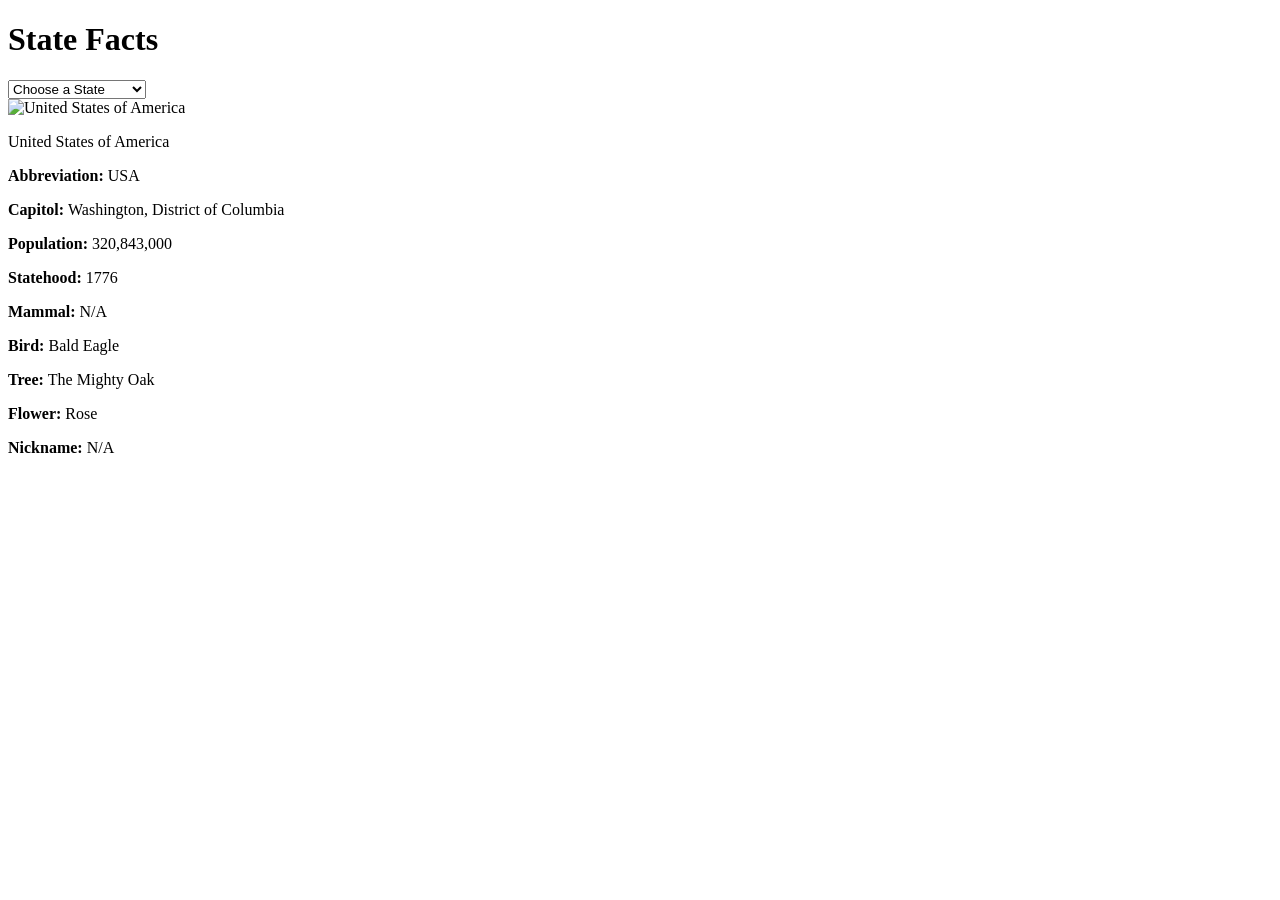
==== index.html @ 2b34c077 "begfrhbghg" ====
<!doctype html>
<html lang="en-us">

<head>
	<meta charset="utf-8">
	<meta http-equiv="x-ua-compatible" content="ie=edge">
	<meta name="viewport" content="width=device-width, initial-scale=1">
	<title>State Facts</title>
	<link href="https://fonts.googleapis.com/css?family=Martel+Sans:400,900" rel="stylesheet">
	<link rel="stylesheet" href="css/normalize.css">
	<link rel="stylesheet" href="css/main.css">
</head>

<body>
	<div class="outer-wrapper">
		<header class="clearfix">
			<h1>State Facts</h1>
			<select id="state-list">
				<option value="usa">Choose a State</option>
				<option value="al">Alabama</option>
				<option value="ak">Alaska</option>
				<option value="az">Arizona</option>
				<option value="ar">Arkansas</option>
				<option value="ca">California</option>
				<option value="co">Colorado</option>
				<option value="ct">Connecticut</option>
				<option value="de">Delaware</option>
				<option value="dc">District of Columbia</option>
				<option value="fl">Florida</option>
				<option value="ga">Georgia</option>
				<option value="hi">Hawaii</option>
				<option value="id">Idaho</option>
				<option value="il">Illinois</option>
				<option value="in">Indiana</option>
				<option value="ia">Iowa</option>
				<option value="ks">Kansas</option>
				<option value="ky">Kentucky</option>
				<option value="la">Louisiana</option>
				<option value="me">Maine</option>
				<option value="md">Maryland</option>
				<option value="ma">Massachusetts</option>
				<option value="mi">Michigan</option>
				<option value="mn">Minnesota</option>
				<option value="ms">Mississippi</option>
				<option value="mo">Missouri</option>
				<option value="mt">Montana</option>
				<option value="ne">Nebraska</option>
				<option value="nv">Nevada</option>
				<option value="nj">New Jersey</option>
				<option value="nh">New Hampshire</option>
				<option value="nm">New Mexico</option>
				<option value="ny">New York</option>
				<option value="nc">North Carolina</option>
				<option value="nd">North Dakota</option>
				<option value="oh">Ohio</option>
				<option value="ok">Oklahoma</option>
				<option value="or">Oregon</option>
				<option value="pa">Pennsylvania</option>
				<option value="ri">Rhode Island</option>
				<option value="sc">South Carolina</option>
				<option value="sd">South Dakota</option>
				<option value="tn">Tennessee</option>
				<option value="tx">Texas</option>
				<option value="ut">Utah</option>
				<option value="vt">Vermont</option>
				<option value="va">Virginia</option>
				<option value="wa">Washington</option>
				<option value="dc">Washington, D.C.</option>
				<option value="wv">West Virginia</option>
				<option value="wi">Wisconsin</option>
				<option value="wy">Wyoming</option>
			</select>
		</header>
		<div class="main clearfix">
			<div class="img-holder">
				<div>
					<img id="info-pic" src="img/usa.jpg" alt="United States of America" width="260" height="260">
					<p id="info-name">United States of America</p>
				</div>
				
			</div>
			<div class="info-holder">
				<p><strong>Abbreviation: </strong><span id="info-abbreviation">USA</span></p>
				<p><strong>Capitol: </strong><span id="info-capitol">Washington, District of Columbia</span></p>
				<p><strong>Population: </strong><span id="info-population">320,843,000</span></p>
				<p><strong>Statehood: </strong><span id="info-statehood">1776</span></p>
				<p><strong>Mammal: </strong><span id="info-mammal">N/A</span></p>
				<p><strong>Bird: </strong><span id="info-bird">Bald Eagle</span></p>
				<p><strong>Tree: </strong><span id="info-tree">The Mighty Oak</span></p>
				<p><strong>Flower: </strong><span id="info-flower">Rose</span></p>
				<p><strong>Nickname: </strong><span id="info-nickname">N/A</span></p>
			</div>
		</div>
	</div>
	<script src="js/state-data.js"></script>
	<script src="js/script.js"></script>
</body>

</html>
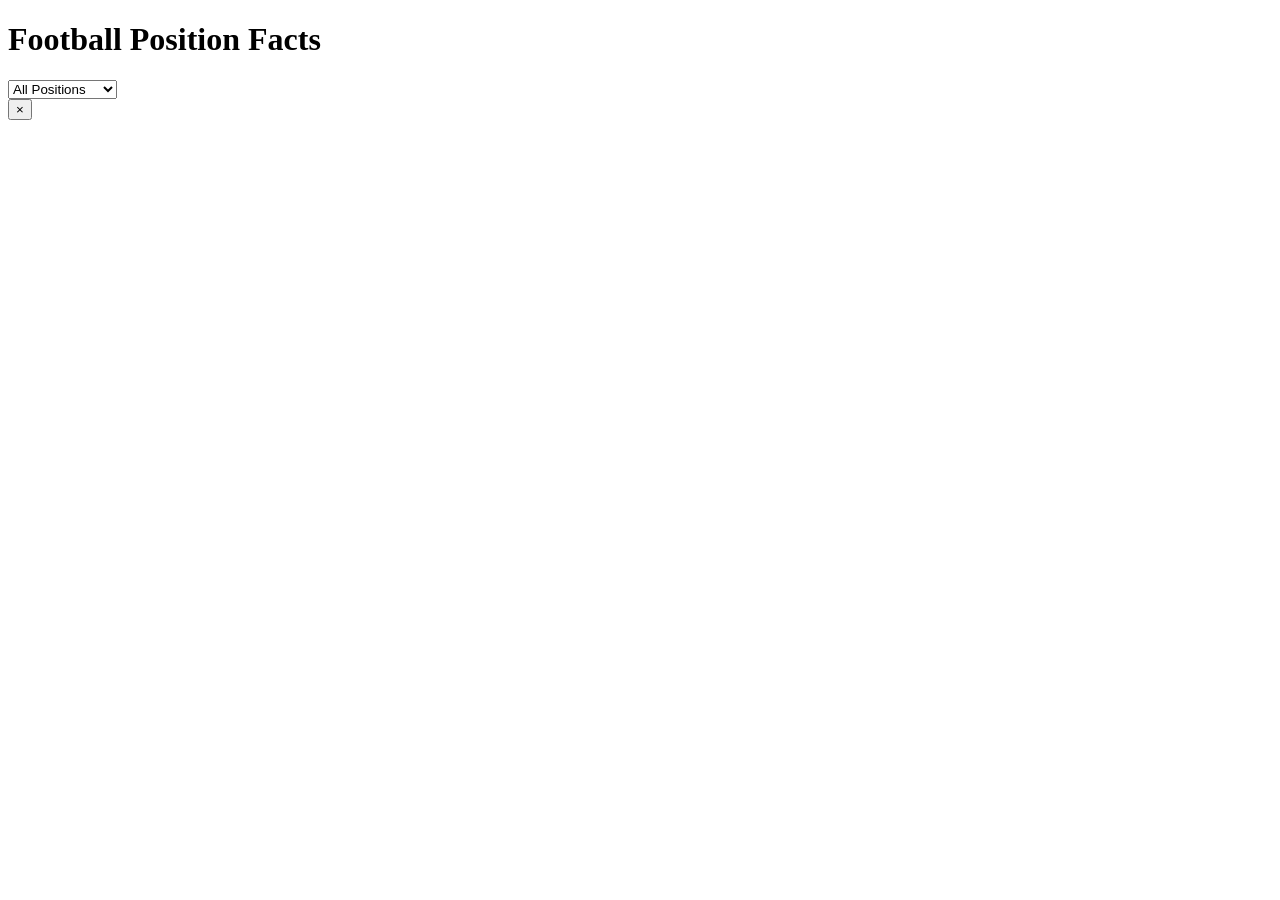
==== commit 3c5abaf5: "some java and all pictures added" ====
--- a/index.html
+++ b/index.html
@@ -14,81 +14,28 @@
 <body>
 	<div class="outer-wrapper">
 		<header class="clearfix">
-			<h1>State Facts</h1>
-			<select id="state-list">
-				<option value="usa">Choose a State</option>
-				<option value="al">Alabama</option>
-				<option value="ak">Alaska</option>
-				<option value="az">Arizona</option>
-				<option value="ar">Arkansas</option>
-				<option value="ca">California</option>
-				<option value="co">Colorado</option>
-				<option value="ct">Connecticut</option>
-				<option value="de">Delaware</option>
-				<option value="dc">District of Columbia</option>
-				<option value="fl">Florida</option>
-				<option value="ga">Georgia</option>
-				<option value="hi">Hawaii</option>
-				<option value="id">Idaho</option>
-				<option value="il">Illinois</option>
-				<option value="in">Indiana</option>
-				<option value="ia">Iowa</option>
-				<option value="ks">Kansas</option>
-				<option value="ky">Kentucky</option>
-				<option value="la">Louisiana</option>
-				<option value="me">Maine</option>
-				<option value="md">Maryland</option>
-				<option value="ma">Massachusetts</option>
-				<option value="mi">Michigan</option>
-				<option value="mn">Minnesota</option>
-				<option value="ms">Mississippi</option>
-				<option value="mo">Missouri</option>
-				<option value="mt">Montana</option>
-				<option value="ne">Nebraska</option>
-				<option value="nv">Nevada</option>
-				<option value="nj">New Jersey</option>
-				<option value="nh">New Hampshire</option>
-				<option value="nm">New Mexico</option>
-				<option value="ny">New York</option>
-				<option value="nc">North Carolina</option>
-				<option value="nd">North Dakota</option>
-				<option value="oh">Ohio</option>
-				<option value="ok">Oklahoma</option>
-				<option value="or">Oregon</option>
-				<option value="pa">Pennsylvania</option>
-				<option value="ri">Rhode Island</option>
-				<option value="sc">South Carolina</option>
-				<option value="sd">South Dakota</option>
-				<option value="tn">Tennessee</option>
-				<option value="tx">Texas</option>
-				<option value="ut">Utah</option>
-				<option value="vt">Vermont</option>
-				<option value="va">Virginia</option>
-				<option value="wa">Washington</option>
-				<option value="dc">Washington, D.C.</option>
-				<option value="wv">West Virginia</option>
-				<option value="wi">Wisconsin</option>
-				<option value="wy">Wyoming</option>
-			</select>
+			<h1>Football Position Facts</h1>
+			<div class="controls">
+				<select id="position-filter">
+					<option value="">All Positions</option>
+					<option value="Offense">Offense</option>
+					<option value="Defense">Defense</option>
+					<option value="Special Teams">Special Teams</option>
+				</select>
+			</div>
 		</header>
-		<div class="main clearfix">
-			<div class="img-holder">
-				<div>
-					<img id="info-pic" src="img/usa.jpg" alt="United States of America" width="260" height="260">
-					<p id="info-name">United States of America</p>
-				</div>
-				
-			</div>
-			<div class="info-holder">
-				<p><strong>Abbreviation: </strong><span id="info-abbreviation">USA</span></p>
-				<p><strong>Capitol: </strong><span id="info-capitol">Washington, District of Columbia</span></p>
-				<p><strong>Population: </strong><span id="info-population">320,843,000</span></p>
-				<p><strong>Statehood: </strong><span id="info-statehood">1776</span></p>
-				<p><strong>Mammal: </strong><span id="info-mammal">N/A</span></p>
-				<p><strong>Bird: </strong><span id="info-bird">Bald Eagle</span></p>
-				<p><strong>Tree: </strong><span id="info-tree">The Mighty Oak</span></p>
-				<p><strong>Flower: </strong><span id="info-flower">Rose</span></p>
-				<p><strong>Nickname: </strong><span id="info-nickname">N/A</span></p>
+		<div class="cards-container" id="cards-container">
+			<!-- Cards will be generated here -->
+		</div>
+	</div>
+
+	<!-- GOAT Modal -->
+	<div id="goat-modal" class="modal">
+		<div class="modal-overlay"></div>
+		<div class="modal-container">
+			<button class="modal-close" onclick="closeGoatModal()">&times;</button>
+			<div class="modal-body">
+				<!-- Content generated by JavaScript -->
 			</div>
 		</div>
 	</div>
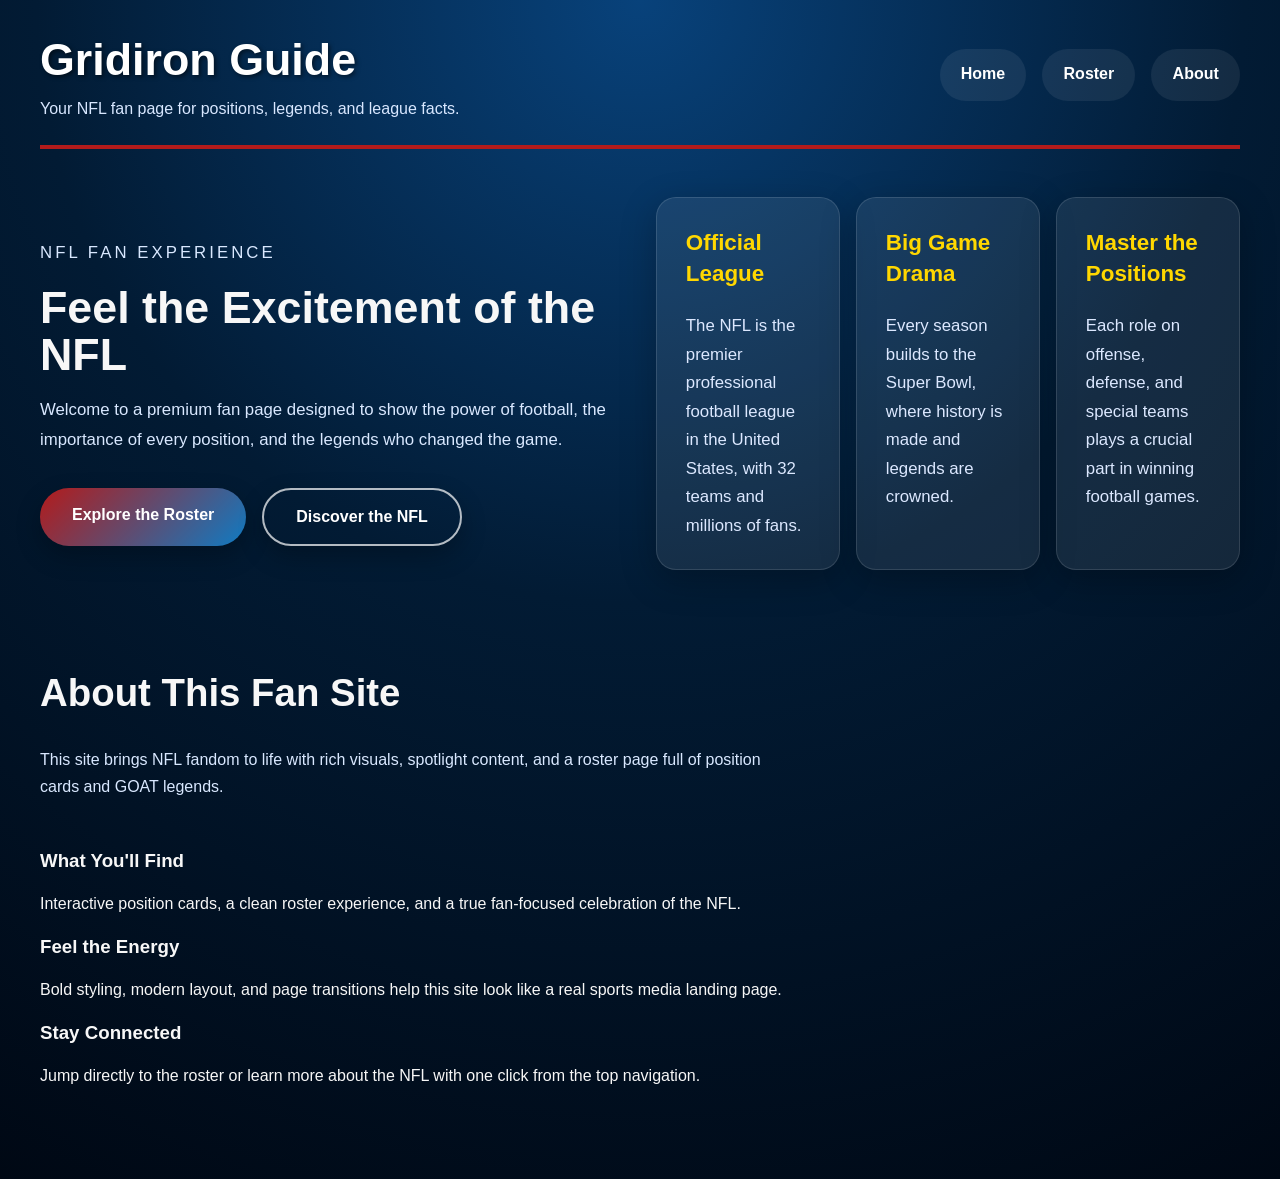
==== commit e5a10071: "newest" ====
--- a/index.html
+++ b/index.html
@@ -5,7 +5,7 @@
 	<meta charset="utf-8">
 	<meta http-equiv="x-ua-compatible" content="ie=edge">
 	<meta name="viewport" content="width=device-width, initial-scale=1">
-	<title>State Facts</title>
+	<title>Gridiron Guide - Home</title>
 	<link href="https://fonts.googleapis.com/css?family=Martel+Sans:400,900" rel="stylesheet">
 	<link rel="stylesheet" href="css/normalize.css">
 	<link rel="stylesheet" href="css/main.css">
@@ -13,34 +13,66 @@
 
 <body>
 	<div class="outer-wrapper">
-		<header class="clearfix">
-			<h1>Football Position Facts</h1>
-			<div class="controls">
-				<select id="position-filter">
-					<option value="">All Positions</option>
-					<option value="Offense">Offense</option>
-					<option value="Defense">Defense</option>
-					<option value="Special Teams">Special Teams</option>
-				</select>
+		<header class="site-header">
+			<div class="brand">
+				<h1>Gridiron Guide</h1>
+				<p>Your NFL fan page for positions, legends, and league facts.</p>
 			</div>
+			<nav class="main-nav">
+				<a href="index.html">Home</a>
+				<a href="roster.html">Roster</a>
+				<a href="about.html">About</a>
+			</nav>
 		</header>
-		<div class="cards-container" id="cards-container">
-			<!-- Cards will be generated here -->
-		</div>
+
+		<main>
+			<section class="page-section home-section">
+				<div class="hero-text">
+					<p class="eyebrow">NFL Fan Experience</p>
+					<h2>Feel the Excitement of the NFL</h2>
+					<p>Welcome to a premium fan page designed to show the power of football, the importance of every position, and the legends who changed the game.</p>
+					<div class="hero-actions">
+						<a href="roster.html" class="hero-button">Explore the Roster</a>
+						<a href="about.html" class="hero-button ghost">Discover the NFL</a>
+					</div>
+				</div>
+				<div class="hero-highlights">
+					<div class="feature-card">
+						<h3>Official League</h3>
+						<p>The NFL is the premier professional football league in the United States, with 32 teams and millions of fans.</p>
+					</div>
+					<div class="feature-card">
+						<h3>Big Game Drama</h3>
+						<p>Every season builds to the Super Bowl, where history is made and legends are crowned.</p>
+					</div>
+					<div class="feature-card">
+						<h3>Master the Positions</h3>
+						<p>Each role on offense, defense, and special teams plays a crucial part in winning football games.</p>
+					</div>
+				</div>
+			</section>
+			<section class="page-section about-preview">
+				<div class="section-header">
+					<h2>About This Fan Site</h2>
+					<p>This site brings NFL fandom to life with rich visuals, spotlight content, and a roster page full of position cards and GOAT legends.</p>
+				</div>
+				<div class="about-grid">
+					<div class="about-card">
+						<h3>What You'll Find</h3>
+						<p>Interactive position cards, a clean roster experience, and a true fan-focused celebration of the NFL.</p>
+					</div>
+					<div class="about-card">
+						<h3>Feel the Energy</h3>
+						<p>Bold styling, modern layout, and page transitions help this site look like a real sports media landing page.</p>
+					</div>
+					<div class="about-card">
+						<h3>Stay Connected</h3>
+						<p>Jump directly to the roster or learn more about the NFL with one click from the top navigation.</p>
+					</div>
+				</div>
+			</section>
+		</main>
 	</div>
-
-	<!-- GOAT Modal -->
-	<div id="goat-modal" class="modal">
-		<div class="modal-overlay"></div>
-		<div class="modal-container">
-			<button class="modal-close" onclick="closeGoatModal()">&times;</button>
-			<div class="modal-body">
-				<!-- Content generated by JavaScript -->
-			</div>
-		</div>
-	</div>
-	<script src="js/state-data.js"></script>
-	<script src="js/script.js"></script>
 </body>
 
 </html>
--- a/css/main.css
+++ b/css/main.css
@@ -0,0 +1,623 @@
+html {
+	color: #222;
+	font-size: 1em;
+	line-height: 1.4;
+}
+
+::-moz-selection {
+	background: #b3d4fc;
+	text-shadow: none;
+}
+
+::selection {
+	background: #b3d4fc;
+	text-shadow: none;
+}
+
+hr {
+	display: block;
+	height: 1px;
+	border: 0;
+	border-top: 1px solid #ccc;
+	margin: 1em 0;
+	padding: 0;
+}
+
+audio,
+canvas,
+iframe,
+img,
+svg,
+video {
+	vertical-align: middle;
+}
+
+fieldset {
+	border: 0;
+	margin: 0;
+	padding: 0;
+}
+
+textarea {
+	resize: vertical;
+}
+
+/* ==========================================================================
+	 Author's custom styles
+	 ========================================================================== */
+
+body {
+	background: radial-gradient(circle at top, #08427b 0%, #021b34 45%, #000814 100%);
+	color: #f7f7f7;
+	font-family: "Martel Sans", Helvetica, Arial, sans-serif;
+	scroll-behavior: smooth;
+}
+
+.outer-wrapper {
+	margin: auto;
+	max-width: 1200px;
+	padding: 20px;
+}
+
+.site-header {
+	display: flex;
+	justify-content: space-between;
+	align-items: center;
+	flex-wrap: wrap;
+	gap: 1rem;
+	padding-bottom: 1.5rem;
+	border-bottom: 4px solid #b31b1b;
+}
+
+.brand h1 {
+	color: #ffffff;
+	font-size: 2.8em;
+	font-weight: 900;
+	margin: 0;
+	text-shadow: 2px 2px 4px rgba(0, 0, 0, 0.5);
+}
+
+.brand p {
+	margin: 0.4em 0 0 0;
+	color: #d8e7ff;
+	max-width: 620px;
+	line-height: 1.5;
+}
+
+.main-nav {
+	display: flex;
+	gap: 1rem;
+	flex-wrap: wrap;
+}
+
+.main-nav a {
+	color: #ffffff;
+	text-decoration: none;
+	font-weight: 700;
+	padding: 0.8em 1.2em;
+	border: 2px solid transparent;
+	border-radius: 999px;
+	background: rgba(255, 255, 255, 0.07);
+	transition: all 0.25s ease;
+}
+
+.main-nav a:hover,
+.main-nav a:focus {
+	background: rgba(179, 27, 27, 0.8);
+	border-color: #b31b1b;
+}
+
+.page-section {
+	padding: 3rem 0;
+}
+
+.home-section {
+	display: grid;
+	grid-template-columns: repeat(2, minmax(0, 1fr));
+	gap: 2rem;
+	align-items: center;
+}
+
+.hero-text {
+	max-width: 620px;
+}
+
+.eyebrow {
+	color: #0f7bc3;
+	font-size: 0.95em;
+	letter-spacing: 0.18em;
+	text-transform: uppercase;
+	margin-bottom: 1rem;
+}
+
+.home-section h2 {
+	font-size: clamp(2.5rem, 3.5vw, 4rem);
+	margin: 0 0 1rem 0;
+	line-height: 1.05;
+}
+
+.home-section p {
+	font-size: 1.05rem;
+	color: #d9e8ff;
+	line-height: 1.8;
+}
+
+.hero-actions {
+	display: flex;
+	flex-wrap: wrap;
+	gap: 1rem;
+	margin-top: 2rem;
+}
+
+.hero-button {
+	display: inline-block;
+	padding: 1rem 2rem;
+	border-radius: 999px;
+	font-weight: 700;
+	text-decoration: none;
+	background: linear-gradient(135deg, #b31b1b, #0f7bc3);
+	color: #ffffff;
+	box-shadow: 0 10px 25px rgba(0, 0, 0, 0.25);
+	transition: transform 0.25s ease, box-shadow 0.25s ease;
+}
+
+.hero-button:hover,
+.hero-button:focus {
+	transform: translateY(-2px);
+	box-shadow: 0 12px 28px rgba(0, 0, 0, 0.35);
+}
+
+.hero-button.ghost {
+	background: transparent;
+	border: 2px solid rgba(255, 255, 255, 0.7);
+}
+
+.hero-highlights {
+	display: grid;
+	grid-template-columns: repeat(3, minmax(0, 1fr));
+	gap: 1rem;
+}
+
+.feature-card {
+	background: rgba(255, 255, 255, 0.08);
+	border: 1px solid rgba(255, 255, 255, 0.12);
+	border-radius: 20px;
+	padding: 1.8rem;
+	box-shadow: 0 10px 35px rgba(0, 0, 0, 0.25);
+}
+
+.feature-card h3 {
+	margin-top: 0;
+	font-size: 1.4rem;
+	color: #ffd700;
+}
+
+.feature-card p {
+	margin: 0.8rem 0 0;
+	color: #dce8ff;
+	line-height: 1.7;
+}
+
+.section-header {
+	display: flex;
+	flex-direction: column;
+	gap: 0.6rem;
+	margin-bottom: 2rem;
+}
+
+.section-header h2 {
+	font-size: 2.4rem;
+	margin: 0;
+}
+
+.section-header p {
+	max-width: 760px;
+	color: #d9e8ff;
+	line-height: 1.7;
+}
+
+.roster-section {
+	background: rgba(0, 0, 0, 0.15);
+	border-radius: 24px;
+	padding: 2.5rem;
+}
+
+.controls {
+	text-align: right;
+}
+
+header select,
+.controls select {
+	background: linear-gradient(
+		135deg,
+		rgba(179, 27, 27, 0.3),
+		rgba(15, 123, 195, 0.3)
+	);
+	border: 2px solid #b31b1b;
+	border-radius: 8px;
+	color: #ffffff;
+	font-size: 0.95em;
+	padding: 0.75em 1em;
+	min-width: 170px;
+	font-weight: 600;
+	cursor: pointer;
+	transition: all 0.3s ease;
+}
+
+header select:hover,
+.controls select:hover {
+	background: linear-gradient(
+		135deg,
+		rgba(179, 27, 27, 0.5),
+		rgba(15, 123, 195, 0.5)
+	);
+	border-color: #0f7bc3;
+}
+
+header select option,
+.controls select option {
+	background: #003a70;
+	color: #ffffff;
+}
+
+.about-section {
+	padding-top: 0;
+	background: rgba(255, 255, 255, 0.06);
+	border-radius: 24px;
+	padding: 3rem;
+}
+
+.about-article {
+	display: grid;
+	gap: 2rem;
+	max-width: 860px;
+}
+
+.about-article h3 {
+	margin: 0;
+	font-size: 1.9rem;
+	color: #ffd700;
+}
+
+.about-article p {
+	margin: 0;
+	color: #e8f4ff;
+	line-height: 1.9;
+	font-size: 1rem;
+}
+
+.about-quote {
+	padding: 1.6rem 1.8rem;
+	background: rgba(0, 0, 0, 0.22);
+	border-left: 4px solid #ffd700;
+	border-radius: 16px;
+	color: #f4f9ff;
+	font-style: italic;
+}
+
+.about-quote p {
+	margin: 0;
+}
+
+@media (max-width: 992px) {
+	.home-section {
+		grid-template-columns: 1fr;
+	}
+
+	.hero-highlights,
+	.about-grid {
+		grid-template-columns: 1fr;
+	}
+}
+
+@media (max-width: 768px) {
+	.site-header {
+		flex-direction: column;
+		text-align: center;
+	}
+
+	.main-nav {
+		justify-content: center;
+	}
+
+	header h1 {
+		font-size: 2em;
+	}
+
+	.cards-container {
+		grid-template-columns: repeat(auto-fill, minmax(250px, 1fr));
+	}
+}
+
+@media (max-width: 488px) {
+	.header select,
+	.controls select {
+		width: 100%;
+	}
+
+	.cards-container {
+		grid-template-columns: 1fr;
+	}
+
+	header h1 {
+		font-size: 1.5em;
+	}
+}
+
+/* Cards Container */
+.cards-container {
+	display: grid;
+	grid-template-columns: repeat(auto-fill, minmax(280px, 1fr));
+	gap: 20px;
+	margin-bottom: 2em;
+}
+
+/* Position Card */
+.position-card {
+	background: linear-gradient(
+		135deg,
+		rgba(0, 58, 112, 0.95),
+		rgba(1, 29, 52, 0.98)
+	);
+	border: 2px solid #0f7bc3;
+	border-radius: 12px;
+	overflow: hidden;
+	box-shadow: 0 8px 16px rgba(0, 0, 0, 0.4);
+	transition: all 0.3s ease;
+	cursor: pointer;
+}
+
+.position-card:hover {
+	transform: translateY(-5px);
+	box-shadow: 0 12px 24px rgba(179, 27, 27, 0.4);
+	border-color: #b31b1b;
+}
+
+.card-image {
+	width: 100%;
+	height: 220px;
+	object-fit: cover;
+	display: block;
+}
+
+.card-content {
+	padding: 1.5em;
+}
+
+.card-content h2 {
+	color: #ffffff;
+	font-size: 1.5em;
+	font-weight: 900;
+	margin: 0 0 1em 0;
+	text-shadow: 1px 1px 2px rgba(0, 0, 0, 0.5);
+}
+
+.card-content p {
+	color: #e6f0ff;
+	margin: 0.5em 0;
+	font-size: 0.9em;
+	line-height: 1.5;
+}
+
+.card-content strong {
+	color: #ffd700;
+	font-weight: 700;
+}
+
+/* GOAT Button */
+.goat-button {
+	background: linear-gradient(135deg, #b31b1b, #8b0000);
+	border: none;
+	border-radius: 8px;
+	color: #ffffff;
+	font-weight: 700;
+	font-size: 1em;
+	padding: 0.75em 1.5em;
+	margin-top: 1em;
+	cursor: pointer;
+	transition: all 0.3s ease;
+	text-transform: uppercase;
+	letter-spacing: 0.05em;
+	box-shadow: 0 4px 12px rgba(179, 27, 27, 0.3);
+}
+
+.goat-button:hover {
+	background: linear-gradient(135deg, #8b0000, #600000);
+	box-shadow: 0 6px 16px rgba(179, 27, 27, 0.5);
+	transform: translateY(-2px);
+}
+
+.goat-button:active {
+	transform: translateY(0);
+}
+
+/* Modal Styles */
+.modal {
+	display: none;
+	position: fixed;
+	top: 0;
+	left: 0;
+	width: 100%;
+	height: 100%;
+	flex-direction: column;
+	justify-content: center;
+	align-items: center;
+	z-index: 1000;
+}
+
+.modal-overlay {
+	position: absolute;
+	top: 0;
+	left: 0;
+	width: 100%;
+	height: 100%;
+	background: rgba(0, 0, 0, 0.7);
+	backdrop-filter: blur(5px);
+	-webkit-backdrop-filter: blur(5px);
+}
+
+.modal-container {
+	position: relative;
+	background: linear-gradient(
+		135deg,
+		rgba(0, 58, 112, 0.98),
+		rgba(1, 29, 52, 0.98)
+	);
+	border: 3px solid #b31b1b;
+	border-radius: 16px;
+	padding: 2.5em;
+	max-width: 500px;
+	width: 90%;
+	box-shadow: 0 20px 60px rgba(0, 0, 0, 0.8);
+	z-index: 1001;
+	animation: slideIn 0.3s ease;
+}
+
+@keyframes slideIn {
+	from {
+		opacity: 0;
+		transform: translateY(-30px);
+	}
+
+	to {
+		opacity: 1;
+		transform: translateY(0);
+	}
+}
+
+.modal-close {
+	position: absolute;
+	top: 1em;
+	right: 1em;
+	background: none;
+	border: none;
+	color: #b31b1b;
+	font-size: 2em;
+	cursor: pointer;
+	transition: all 0.3s ease;
+	font-weight: bold;
+}
+
+.modal-close:hover {
+	color: #ffd700;
+	transform: rotate(90deg);
+}
+
+.modal-body {
+	text-align: center;
+}
+
+.modal-body h2 {
+	color: #ffd700;
+	font-size: 2em;
+	margin: 0 0 0.5em 0;
+	text-shadow: 1px 1px 3px rgba(0, 0, 0, 0.5);
+	text-transform: uppercase;
+	letter-spacing: 0.05em;
+}
+
+.goat-label {
+	color: #0f7bc3;
+	font-size: 0.9em;
+	font-weight: 700;
+	letter-spacing: 0.1em;
+	margin: 0 0 1em 0;
+	text-transform: uppercase;
+}
+
+.goat-name {
+	color: #ffffff;
+	font-size: 1.8em;
+	font-weight: 900;
+	margin: 0 0 1.5em 0;
+	text-shadow: 1px 1px 3px rgba(0, 0, 0, 0.5);
+}
+
+.modal-image {
+	width: 100%;
+	max-width: 350px;
+	height: 350px;
+	object-fit: cover;
+	border-radius: 12px;
+	border: 2px solid #ffd700;
+	box-shadow: 0 8px 20px rgba(0, 0, 0, 0.6);
+}
+
+/* ==========================================================================
+	 Helper classes
+	 ========================================================================== */
+
+.hidden {
+	display: none !important;
+}
+
+.visuallyhidden {
+	border: 0;
+	clip: rect(0 0 0 0);
+	height: 1px;
+	margin: -1px;
+	overflow: hidden;
+	padding: 0;
+	position: absolute;
+	width: 1px;
+}
+
+.visuallyhidden.focusable:active,
+.visuallyhidden.focusable:focus {
+	clip: auto;
+	height: auto;
+	margin: 0;
+	overflow: visible;
+	position: static;
+	width: auto;
+}
+
+.invisible {
+	visibility: hidden;
+}
+
+.clearfix:before,
+.clearfix:after {
+	content: " ";
+	display: table;
+}
+
+.clearfix:after {
+	clear: both;
+}
+
+/* ==========================================================================
+	 Media Queries
+	 ========================================================================== */
+
+@media (max-width: 768px) {
+	header {
+		flex-direction: column;
+		text-align: center;
+		gap: 1em;
+	}
+
+	header h1 {
+		font-size: 2em;
+	}
+
+	.cards-container {
+		grid-template-columns: repeat(auto-fill, minmax(250px, 1fr));
+	}
+}
+
+@media (max-width: 488px) {
+	header select {
+		margin: 0;
+		float: none;
+		width: 100%;
+	}
+
+	.cards-container {
+		grid-template-columns: 1fr;
+	}
+
+	header h1 {
+		font-size: 1.5em;
+	}
+}
